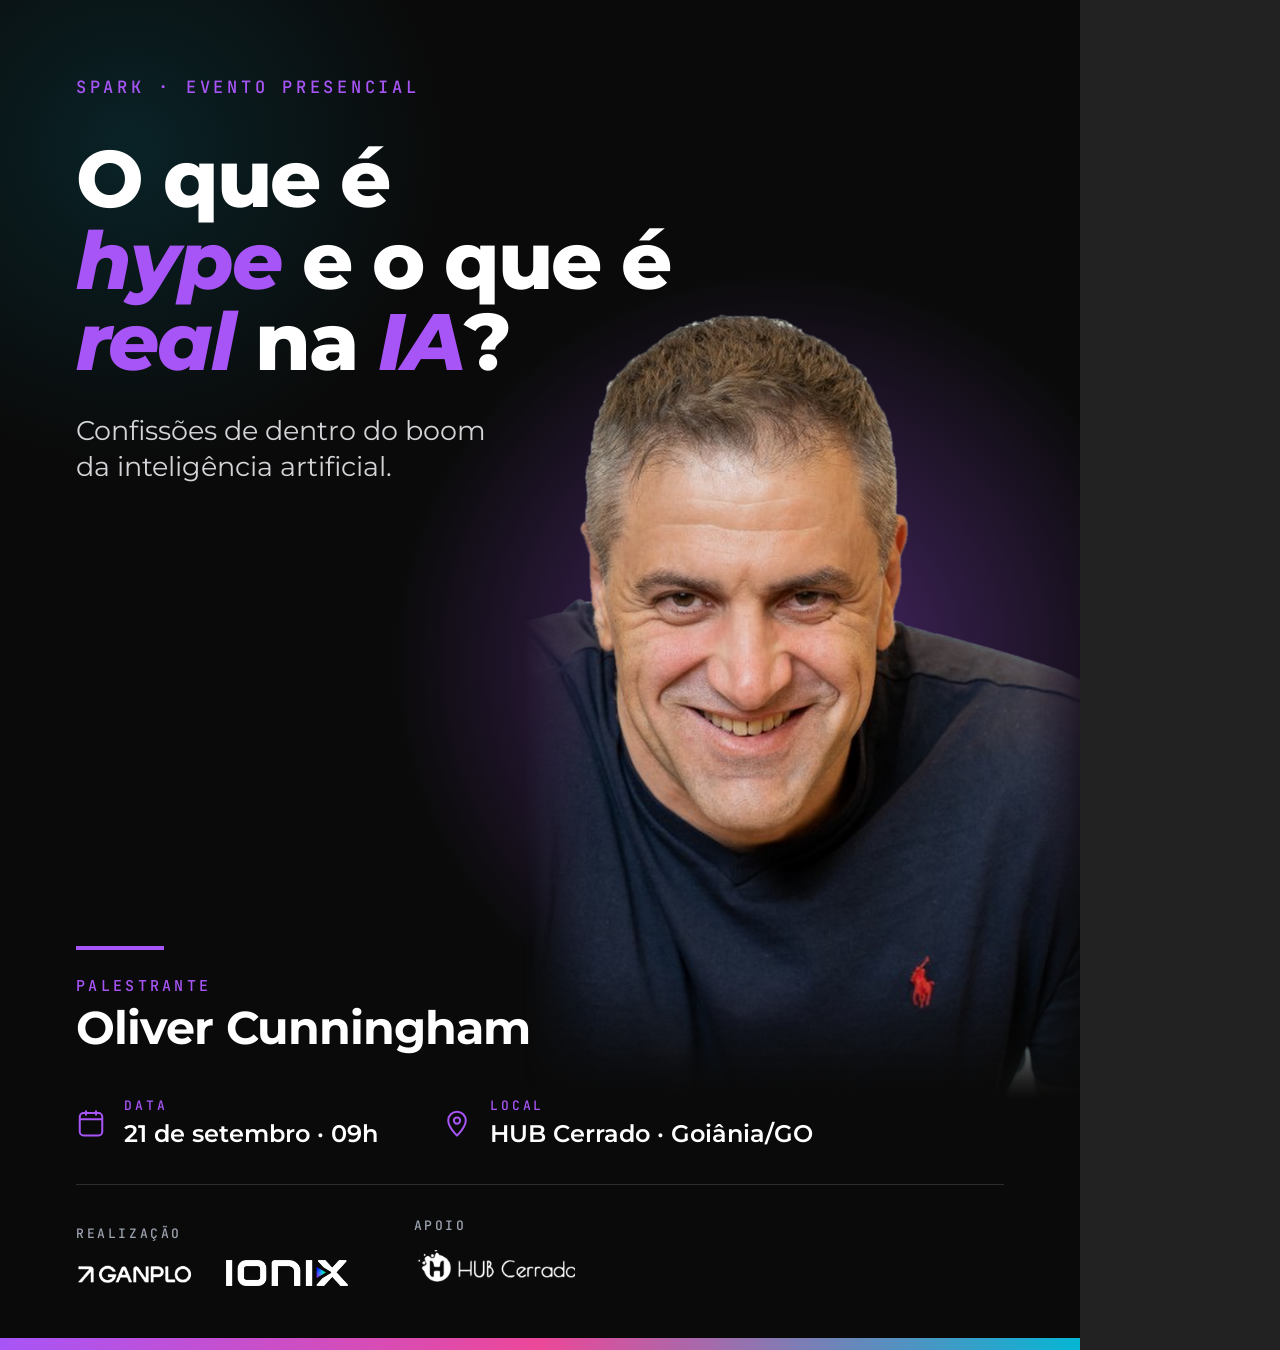
==== arte/arte.html @ 01666496 "feat: landing do Spark Goiânia (21/09) na identidade Ionix Reconstrução da landing anterior (papaya-" ====
<!DOCTYPE html>
<html lang="pt-BR">
<head>
<meta charset="UTF-8">
<link rel="preconnect" href="https://fonts.googleapis.com">
<link rel="preconnect" href="https://fonts.gstatic.com" crossorigin>
<link href="https://fonts.googleapis.com/css2?family=Montserrat:ital,wght@0,400;0,500;0,600;0,700;0,800;1,800&family=JetBrains+Mono:wght@400;500&display=swap" rel="stylesheet">
<style>
  :root{
    --violet:#A855F7; --magenta:#EC4899; --cyan:#06B6D4;
    --bg:#0A0A0A; --muted:#9CA3AF;
    --sans:Montserrat, Arial, sans-serif;
    --mono:"JetBrains Mono", Consolas, monospace;
  }
  *{ box-sizing:border-box; margin:0; }
  body{ background:#222; }

  .card{
    position:relative; width:1080px; height:1350px; overflow:hidden;
    background:var(--bg); color:#fff; font-family:var(--sans);
  }

  /* atmosfera: brilho violeta atrás do palestrante, frio no alto à esquerda */
  .glow-a,.glow-b{ position:absolute; pointer-events:none; }
  .glow-a{ right:-240px; top:120px; width:1080px; height:1080px;
    background:radial-gradient(closest-side, rgba(168,85,247,.42), transparent 72%); }
  .glow-b{ left:-320px; top:-300px; width:900px; height:900px;
    background:radial-gradient(closest-side, rgba(6,182,212,.14), transparent 70%); }

  .foto{ position:absolute; right:-14px; bottom:250px; width:572px; }

  /* escurece o pé pra data, local e créditos lerem por cima da foto */
  .pe{
    position:absolute; left:0; right:0; bottom:0; height:300px;
    background:linear-gradient(to top, #0A0A0A 46%, rgba(10,10,10,.82) 74%, transparent);
  }

  .topo{ position:absolute; top:0; left:0; right:0; padding:76px 76px 0; }

  .eyebrow{
    font-family:var(--mono); font-size:17px; font-weight:500;
    text-transform:uppercase; letter-spacing:.22em; color:var(--violet);
  }

  h1{
    margin-top:40px; max-width:648px;
    font-size:80px; font-weight:800; line-height:1.02; letter-spacing:-.025em;
  }
  h1 em{ font-style:italic; color:var(--violet); }

  .sub{
    margin-top:30px; max-width:412px;
    font-size:27px; font-weight:400; line-height:1.34; color:#D4D4D8;
  }

  .rule{ width:88px; height:4px; background:var(--violet); }

  .palestrante{ padding-bottom:44px; }
  .rotulo{
    font-family:var(--mono); font-size:15px; font-weight:500;
    text-transform:uppercase; letter-spacing:.22em; color:var(--violet);
  }
  .nome{ margin-top:8px; font-size:46px; font-weight:700; line-height:1.06; letter-spacing:-.02em; }

  /* data e local ancorados no pé, em linha: fecham a composição e
     equilibram o peso do retrato à direita */
  .rodape{ position:absolute; z-index:3; left:76px; right:76px; bottom:62px; }
  .rodape .rule{ margin-bottom:26px; }

  .infos{ display:flex; gap:64px; padding-bottom:36px; }
  .info{ display:flex; align-items:center; gap:18px; }
  .info svg{ flex:0 0 auto; color:var(--violet); }
  .info .rotulo{ font-size:13px; }
  .info .valor{ margin-top:5px; font-size:24px; font-weight:600; }

  .creditos{
    display:flex; align-items:flex-end; gap:66px;
    padding-top:32px; border-top:1px solid rgba(255,255,255,.14);
  }
  .credito .rotulo{ font-size:13px; color:var(--muted); letter-spacing:.2em; }
  .marcas{ margin-top:16px; display:flex; align-items:center; gap:30px; }
  .marcas img{ display:block; }
  .m-ganplo{ height:30px; }
  .m-ionix{ height:26px; }
  .m-hub{ height:38px; }

  .barra{
    position:absolute; left:0; right:0; bottom:0; height:12px;
    background:linear-gradient(90deg, var(--violet), var(--magenta), var(--cyan));
  }
</style>
</head>
<body>

<div class="card">
  <div class="glow-a"></div>
  <div class="glow-b"></div>

  <img class="foto" src="oliver_arte.png" alt="">
  <div class="pe"></div>

  <div class="topo">
    <div class="eyebrow">Spark · Evento presencial</div>

    <h1>O que é<br><em>hype</em> e o que é<br><em>real</em> na <em>IA</em>?</h1>

    <p class="sub">Confissões de dentro do boom da inteligência artificial.</p>
  </div>

  <div class="rodape">
    <div class="rule"></div>
    <div class="palestrante">
      <div class="rotulo">Palestrante</div>
      <div class="nome">Oliver Cunningham</div>
    </div>

    <div class="infos">
      <div class="info">
        <svg width="30" height="30" viewBox="0 0 24 24" fill="none" stroke="currentColor" stroke-width="1.6"><rect x="3" y="4" width="18" height="18" rx="3"/><path d="M3 9h18M8 2v4M16 2v4"/></svg>
        <div>
          <div class="rotulo">Data</div>
          <div class="valor">21 de setembro · 09h</div>
        </div>
      </div>
      <div class="info">
        <svg width="30" height="30" viewBox="0 0 24 24" fill="none" stroke="currentColor" stroke-width="1.6"><path d="M12 22s7-6.5 7-12a7 7 0 1 0-14 0c0 5.5 7 12 7 12z"/><circle cx="12" cy="10" r="2.5"/></svg>
        <div>
          <div class="rotulo">Local</div>
          <div class="valor">HUB Cerrado · Goiânia/GO</div>
        </div>
      </div>
    </div>

    <div class="creditos">
      <div class="credito">
        <div class="rotulo">Realização</div>
        <div class="marcas">
          <img class="m-ganplo" src="logo_ganplo.png" alt="Ganplo">
          <img class="m-ionix" src="ionix-logo-dark.png" alt="Ionix">
        </div>
      </div>
      <div class="credito">
        <div class="rotulo">Apoio</div>
        <div class="marcas">
          <img class="m-hub" src="logo_hubcerrado.png" alt="HUB Cerrado">
        </div>
      </div>
    </div>
  </div>

  <div class="barra"></div>
</div>

</body>
</html>
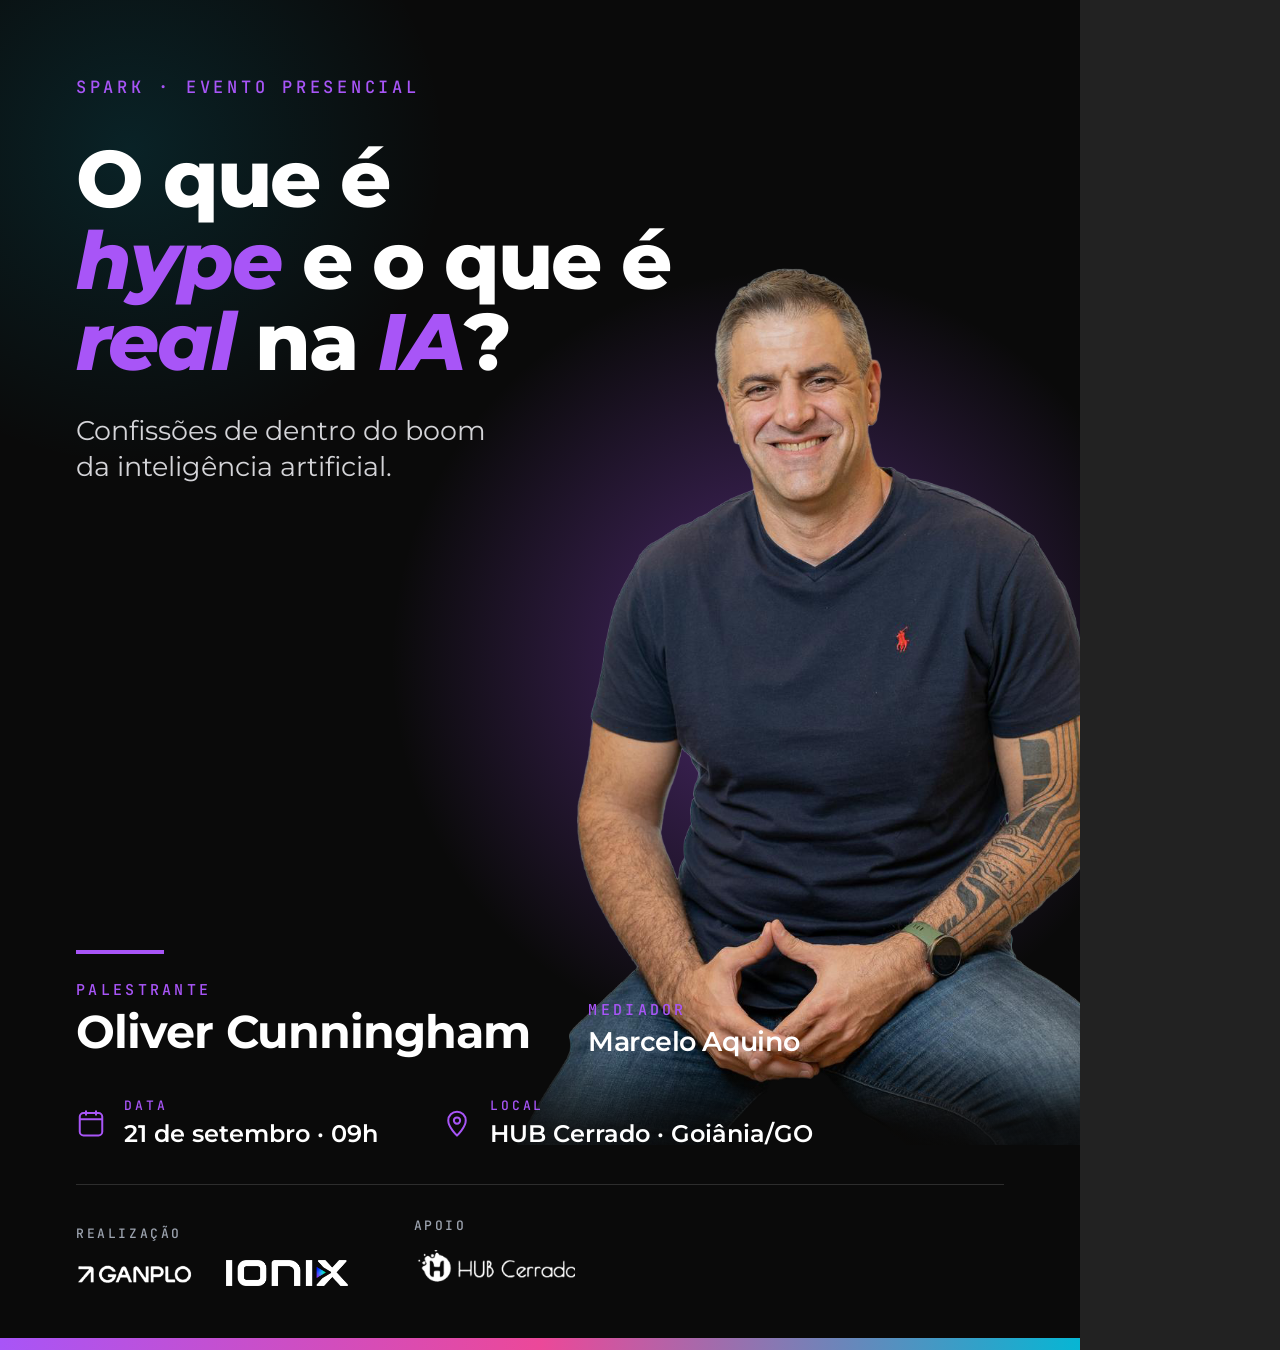
==== commit 600556d5: "feat: aplica ajustes finais do evento Spark Goiania" ====
--- a/arte/arte.html
+++ b/arte/arte.html
@@ -27,7 +27,7 @@
   .glow-b{ left:-320px; top:-300px; width:900px; height:900px;
     background:radial-gradient(closest-side, rgba(6,182,212,.14), transparent 70%); }
 
-  .foto{ position:absolute; right:-14px; bottom:250px; width:572px; }
+  .foto{ position:absolute; right:-40px; bottom:205px; width:620px; }
 
   /* escurece o pé pra data, local e créditos lerem por cima da foto */
   .pe{
@@ -55,12 +55,15 @@
 
   .rule{ width:88px; height:4px; background:var(--violet); }
 
-  .palestrante{ padding-bottom:44px; }
+  .pessoas{
+    display:flex; align-items:flex-end; gap:58px; padding-bottom:40px;
+  }
   .rotulo{
     font-family:var(--mono); font-size:15px; font-weight:500;
     text-transform:uppercase; letter-spacing:.22em; color:var(--violet);
   }
   .nome{ margin-top:8px; font-size:46px; font-weight:700; line-height:1.06; letter-spacing:-.02em; }
+  .mediador .nome{ font-size:27px; font-weight:600; }
 
   /* data e local ancorados no pé, em linha: fecham a composição e
      equilibram o peso do retrato à direita */
@@ -96,7 +99,7 @@
   <div class="glow-a"></div>
   <div class="glow-b"></div>
 
-  <img class="foto" src="oliver_arte.png" alt="">
+  <img class="foto" src="../assets/oliver-cunningham-ppt.png" alt="">
   <div class="pe"></div>
 
   <div class="topo">
@@ -109,9 +112,15 @@
 
   <div class="rodape">
     <div class="rule"></div>
-    <div class="palestrante">
-      <div class="rotulo">Palestrante</div>
-      <div class="nome">Oliver Cunningham</div>
+    <div class="pessoas">
+      <div class="palestrante">
+        <div class="rotulo">Palestrante</div>
+        <div class="nome">Oliver Cunningham</div>
+      </div>
+      <div class="mediador">
+        <div class="rotulo">Mediador</div>
+        <div class="nome">Marcelo Aquino</div>
+      </div>
     </div>
 
     <div class="infos">
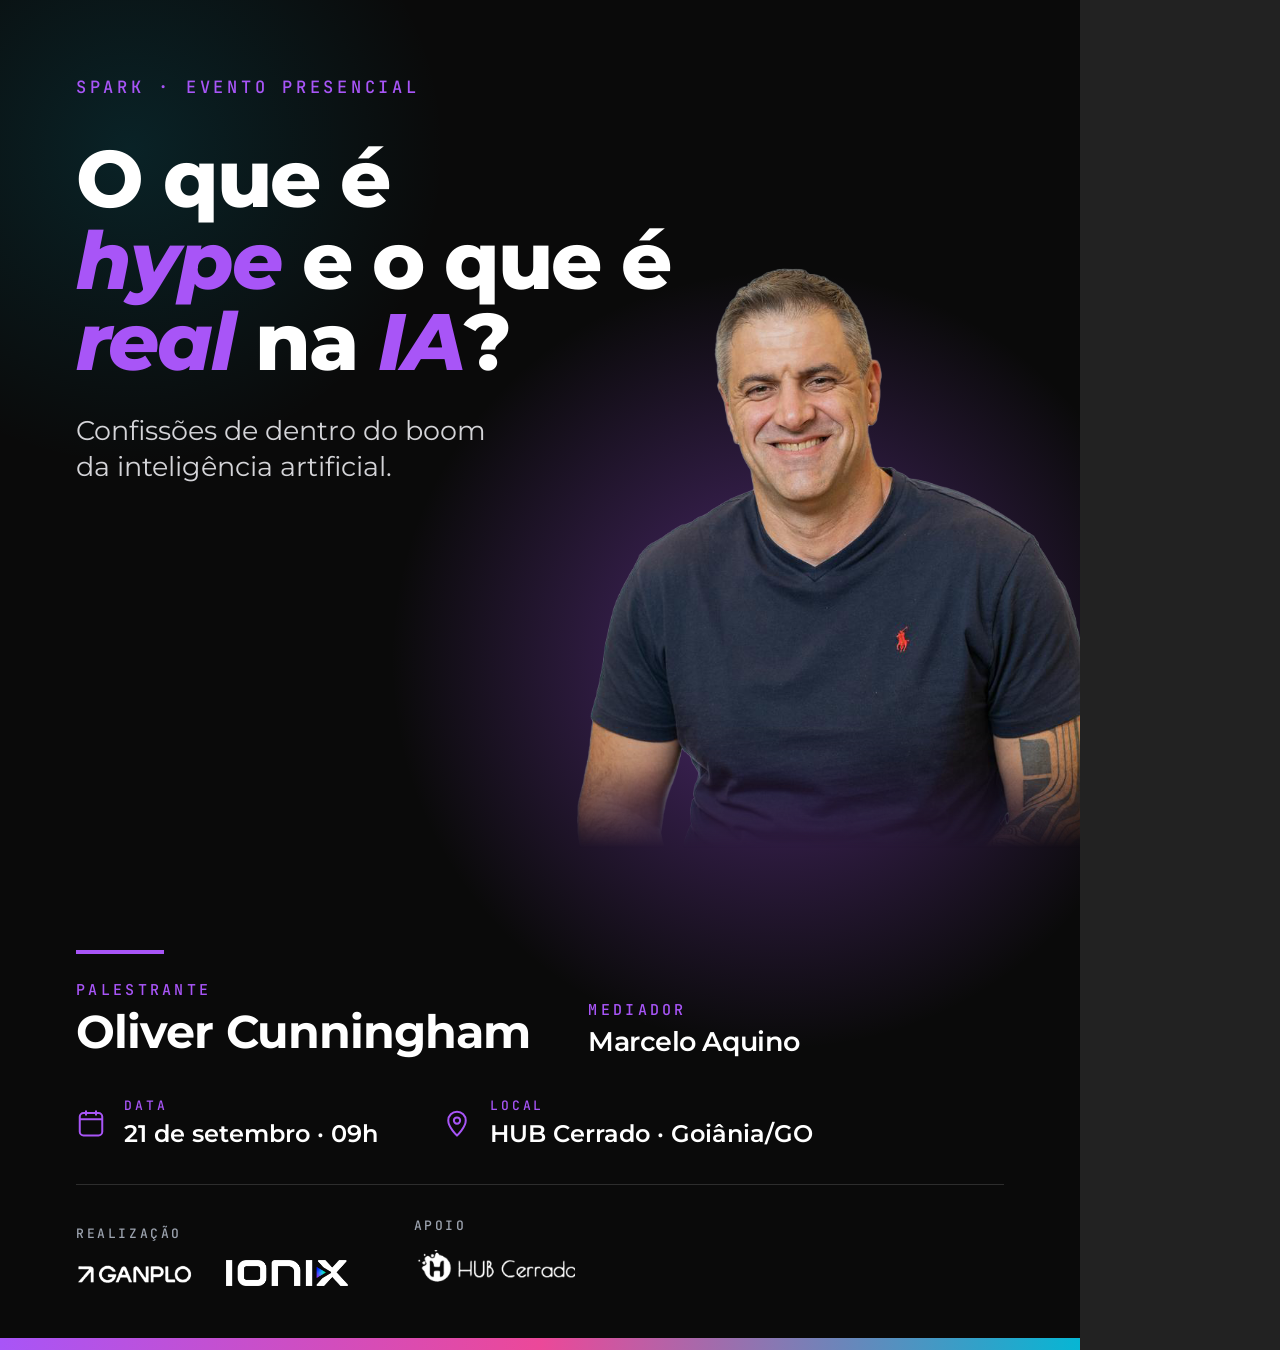
==== commit 87977fe0: "fix: recorta as maos da foto do Oliver" ====
--- a/arte/arte.html
+++ b/arte/arte.html
@@ -27,7 +27,14 @@
   .glow-b{ left:-320px; top:-300px; width:900px; height:900px;
     background:radial-gradient(closest-side, rgba(6,182,212,.14), transparent 70%); }
 
-  .foto{ position:absolute; right:-40px; bottom:205px; width:620px; }
+  .foto{
+    position:absolute;
+    right:-40px;
+    bottom:205px;
+    width:620px;
+    -webkit-mask-image:linear-gradient(to bottom,#000 0%,#000 54%,rgba(0,0,0,.88) 59%,transparent 68%);
+    mask-image:linear-gradient(to bottom,#000 0%,#000 54%,rgba(0,0,0,.88) 59%,transparent 68%);
+  }
 
   /* escurece o pé pra data, local e créditos lerem por cima da foto */
   .pe{
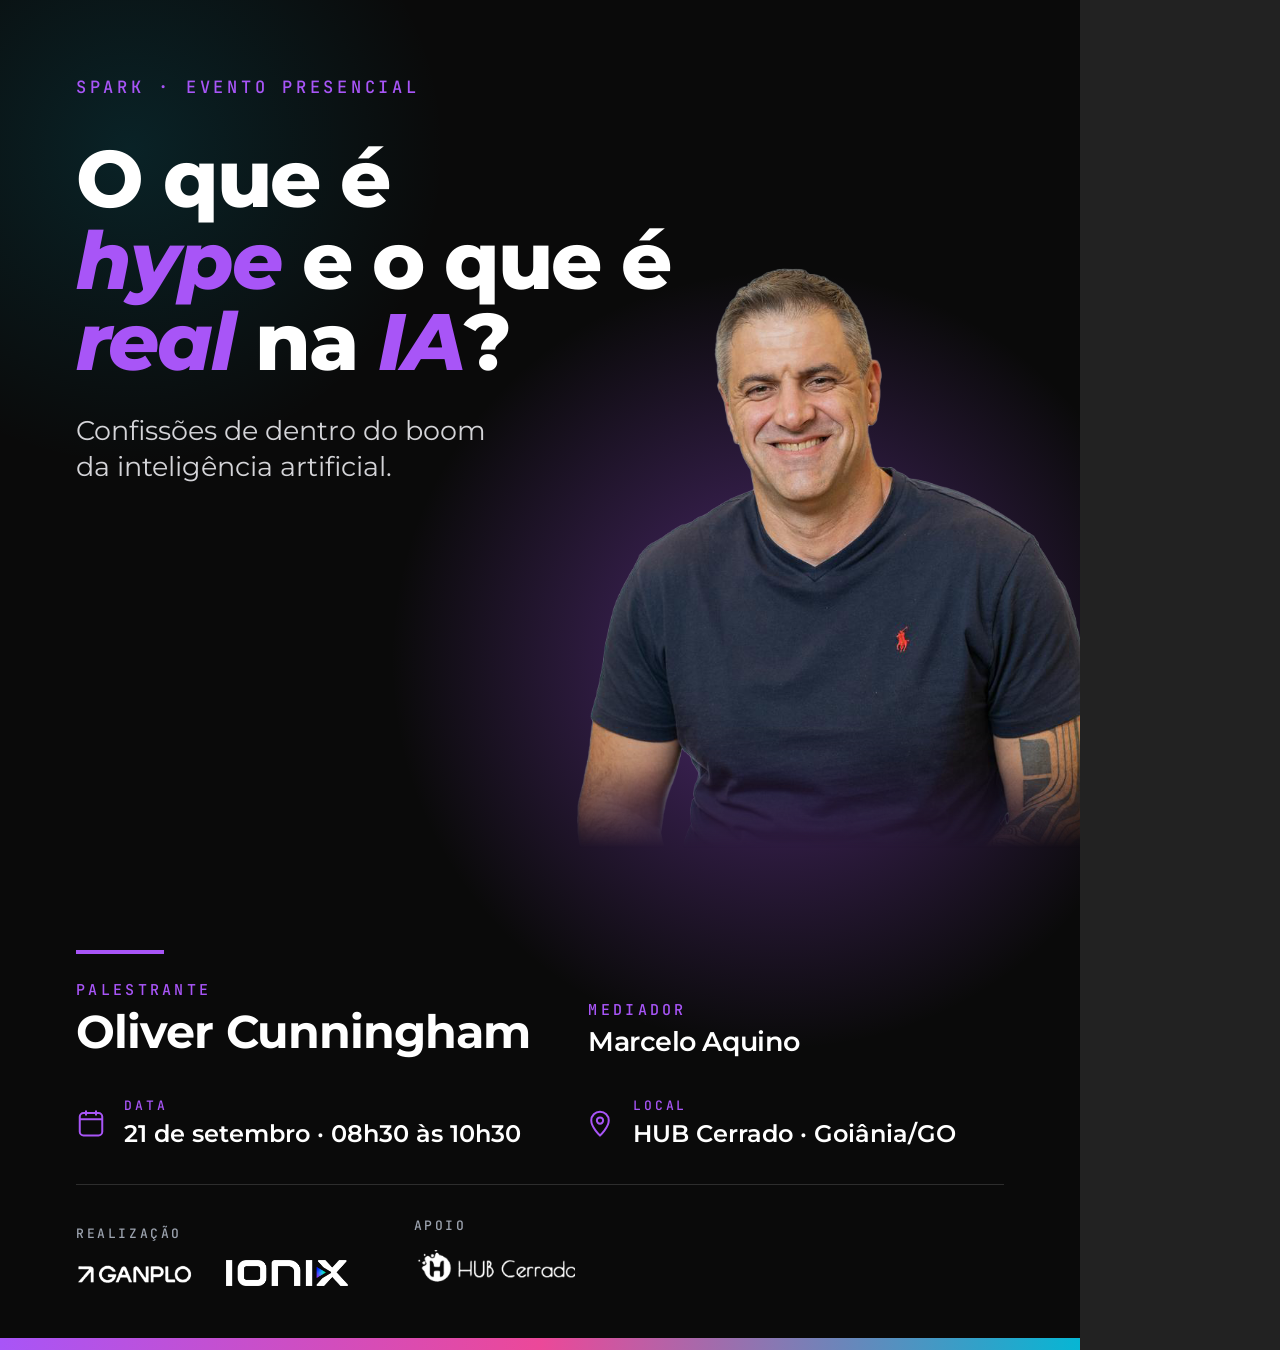
==== commit 982bb5d8: "fix: atualiza horario do Spark para 08h30" ====
--- a/arte/arte.html
+++ b/arte/arte.html
@@ -81,7 +81,7 @@
   .info{ display:flex; align-items:center; gap:18px; }
   .info svg{ flex:0 0 auto; color:var(--violet); }
   .info .rotulo{ font-size:13px; }
-  .info .valor{ margin-top:5px; font-size:24px; font-weight:600; }
+  .info .valor{ margin-top:5px; font-size:24px; font-weight:600; white-space:nowrap; }
 
   .creditos{
     display:flex; align-items:flex-end; gap:66px;
@@ -135,7 +135,7 @@
         <svg width="30" height="30" viewBox="0 0 24 24" fill="none" stroke="currentColor" stroke-width="1.6"><rect x="3" y="4" width="18" height="18" rx="3"/><path d="M3 9h18M8 2v4M16 2v4"/></svg>
         <div>
           <div class="rotulo">Data</div>
-          <div class="valor">21 de setembro · 09h</div>
+          <div class="valor">21 de setembro · 08h30 às 10h30</div>
         </div>
       </div>
       <div class="info">
